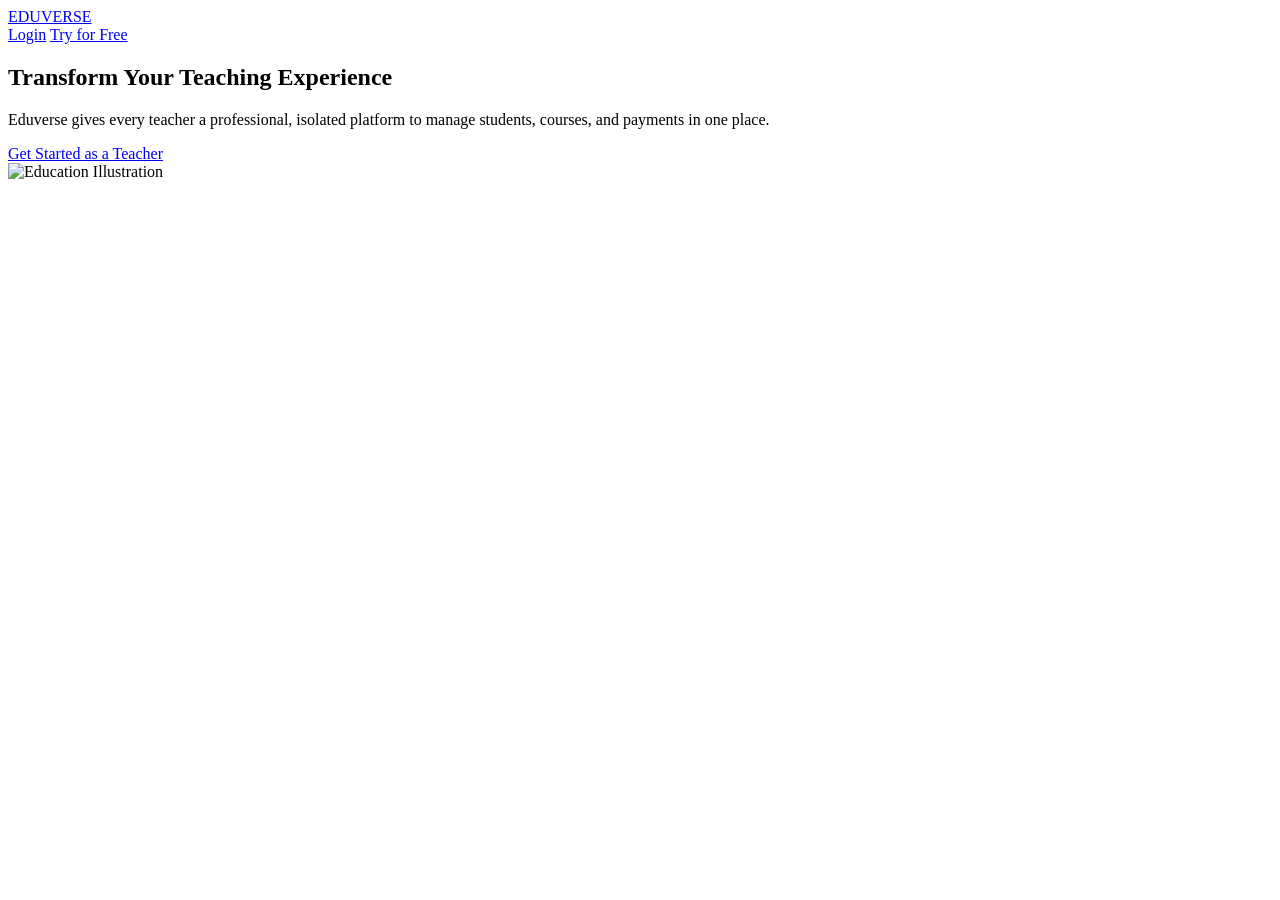
==== eduverse-api/src/main/resources/static/index.html @ 87827ff5 "feat: initial bootstrap of Eduverse modular monolith with multi-tenancy - Set up Maven multi-module " ====
<!DOCTYPE html>
<html lang="en">
<head>
    <meta charset="UTF-8">
    <meta name="viewport" content="width=device-width, initial-scale=1.0">
    <title>Eduverse - Professional Teaching Platform</title>
    <link rel="preconnect" href="https://fonts.googleapis.com">
    <link rel="preconnect" href="https://fonts.gstatic.com" crossorigin>
    <link href="https://fonts.googleapis.com/css2?family=Outfit:wght@400;600;800&display=swap" rel="stylesheet">
    <link rel="stylesheet" href="/css/style.css">
</head>
<body>
    <header>
        <nav>
            <a href="/" class="logo">EDUVERSE</a>
            <div class="nav-links">
                <a href="/login.html" class="btn">Login</a>
                <a href="/register.html" class="btn btn-primary">Try for Free</a>
            </div>
        </nav>
    </header>

    <main>
        <section class="hero">
            <div class="hero-content">
                <h1>Transform Your Teaching Experience</h1>
                <p>Eduverse gives every teacher a professional, isolated platform to manage students, courses, and payments in one place.</p>
                <div class="hero-actions">
                    <a href="/register.html" class="btn btn-primary">Get Started as a Teacher</a>
                </div>
            </div>
            <div class="hero-image">
                <img src="/hero.png" alt="Education Illustration">
            </div>
        </section>
    </main>

    <script src="/js/main.js"></script>
</body>
</html>
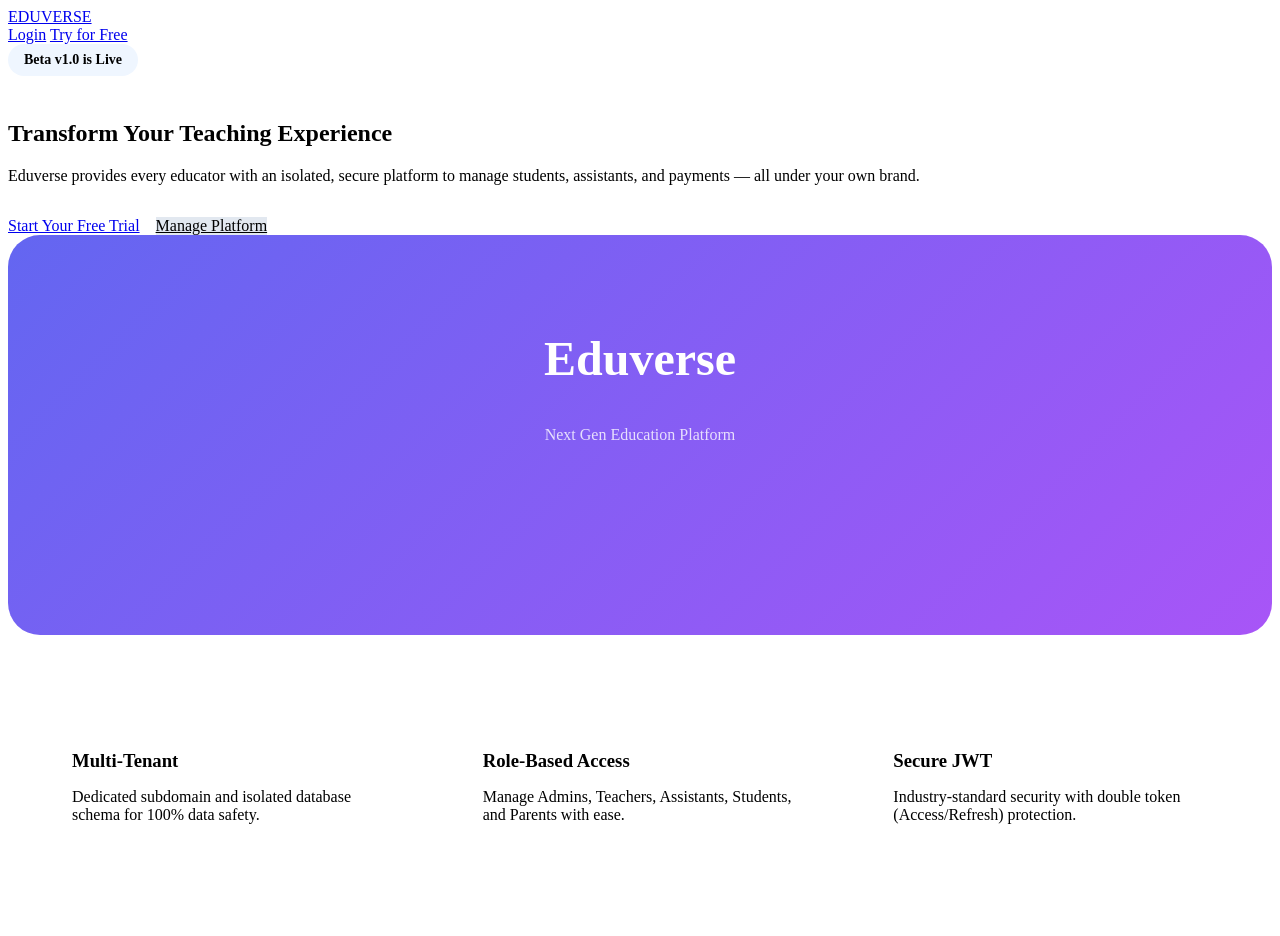
==== commit 87ad2b2c: "feat: implement robust multi-tenant global discovery and SQL Server isolation - Implement Global Use" ====
--- a/eduverse-api/src/main/resources/static/index.html
+++ b/eduverse-api/src/main/resources/static/index.html
@@ -23,14 +23,36 @@
     <main>
         <section class="hero">
             <div class="hero-content">
-                <h1>Transform Your Teaching Experience</h1>
-                <p>Eduverse gives every teacher a professional, isolated platform to manage students, courses, and payments in one place.</p>
-                <div class="hero-actions">
-                    <a href="/register.html" class="btn btn-primary">Get Started as a Teacher</a>
+                <span style="background: #eff6ff; color: var(--primary); padding: 0.5rem 1rem; border-radius: 2rem; font-weight: 600; font-size: 0.875rem; margin-bottom: 1.5rem; display: inline-block;">Beta v1.0 is Live</span>
+                <h1>Transform Your <span style="color: var(--primary);">Teaching</span> Experience</h1>
+                <p>Eduverse provides every educator with an isolated, secure platform to manage students, assistants, and payments — all under your own brand.</p>
+                <div class="hero-actions" style="display: flex; gap: 1rem; margin-top: 2rem;">
+                    <a href="/register.html" class="btn btn-primary">Start Your Free Trial</a>
+                    <a href="/login.html" class="btn" style="background: #e2e8f0; color: var(--text);">Manage Platform</a>
                 </div>
             </div>
             <div class="hero-image">
-                <img src="/hero.png" alt="Education Illustration">
+                <div style="background: linear-gradient(135deg, #6366f1 0%, #a855f7 100%); width: 100%; height: 400px; border-radius: 2rem; display: flex; items-center; justify-content: center; color: white;">
+                    <div style="text-align: center; padding: 2rem;">
+                        <h2 style="font-size: 3rem; margin-top: 4rem;">Eduverse</h2>
+                        <p style="color: rgba(255,255,255,0.8);">Next Gen Education Platform</p>
+                    </div>
+                </div>
+            </div>
+        </section>
+
+        <section class="features" style="max-width: 1200px; margin: 4rem auto; padding: 0 2rem; display: grid; grid-template-columns: repeat(3, 1fr); gap: 2rem;">
+            <div class="feature-card" style="background: white; padding: 2rem; border-radius: 1rem; box-shadow: var(--shadow);">
+                <h3 style="margin-bottom: 1rem; color: var(--primary);">Multi-Tenant</h3>
+                <p style="color: var(--secondary);">Dedicated subdomain and isolated database schema for 100% data safety.</p>
+            </div>
+            <div class="feature-card" style="background: white; padding: 2rem; border-radius: 1rem; box-shadow: var(--shadow);">
+                <h3 style="margin-bottom: 1rem; color: var(--primary);">Role-Based Access</h3>
+                <p style="color: var(--secondary);">Manage Admins, Teachers, Assistants, Students, and Parents with ease.</p>
+            </div>
+            <div class="feature-card" style="background: white; padding: 2rem; border-radius: 1rem; box-shadow: var(--shadow);">
+                <h3 style="margin-bottom: 1rem; color: var(--primary);">Secure JWT</h3>
+                <p style="color: var(--secondary);">Industry-standard security with double token (Access/Refresh) protection.</p>
             </div>
         </section>
     </main>
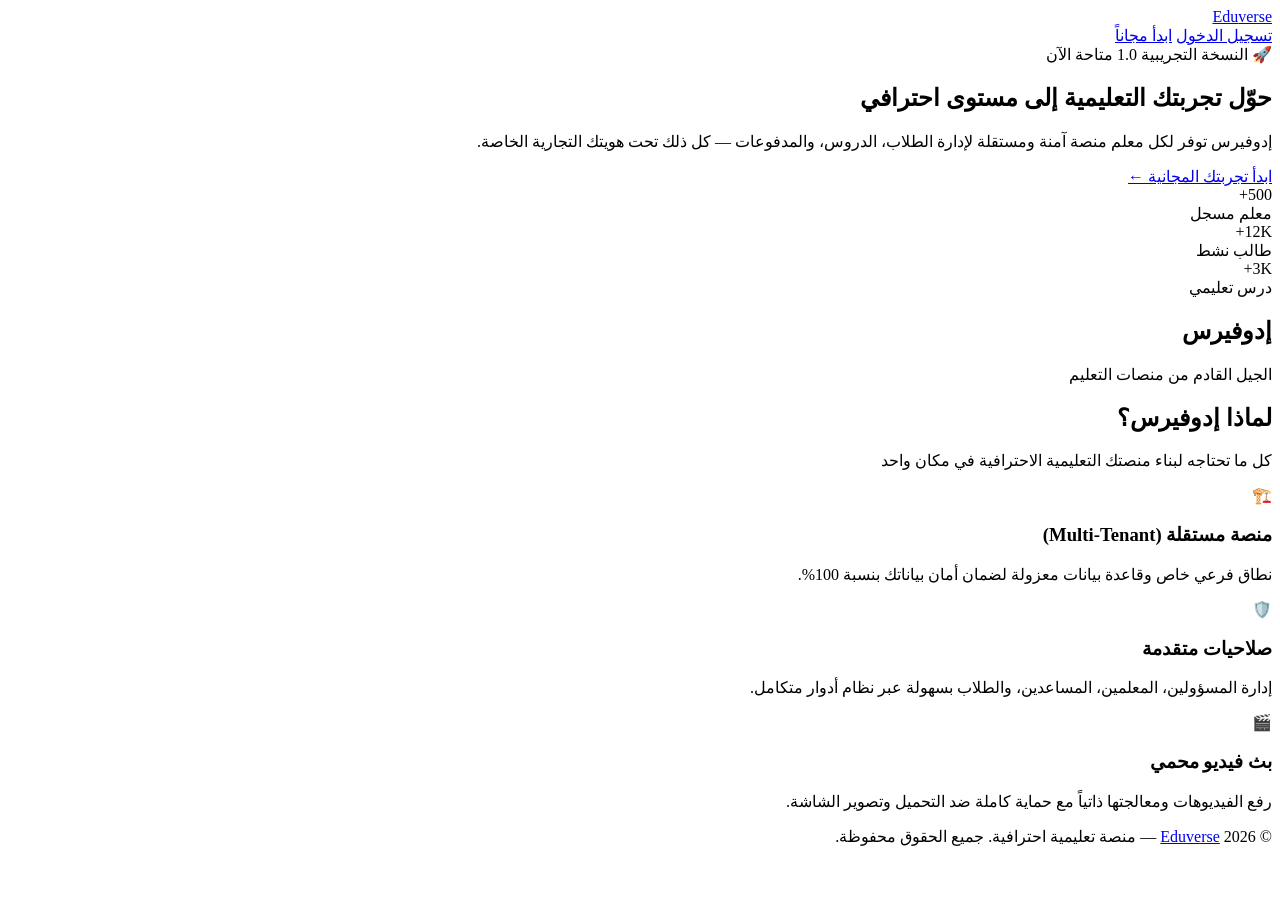
==== commit 08e4f296: "feat: complete premium redesign (LMS style) & self-hosted HLS streaming - Core: Complete CSS overhau" ====
--- a/eduverse-api/src/main/resources/static/index.html
+++ b/eduverse-api/src/main/resources/static/index.html
@@ -1,62 +1,106 @@
 <!DOCTYPE html>
-<html lang="en">
+<html lang="ar" dir="rtl">
 <head>
     <meta charset="UTF-8">
     <meta name="viewport" content="width=device-width, initial-scale=1.0">
-    <title>Eduverse - Professional Teaching Platform</title>
+    <title>إدوفيرس - منصة احترافية لإدارة العملية التعليمية</title>
+    <meta name="description" content="إدوفيرس توفر لكل معلم منصة آمنة ومستقلة لإدارة الطلاب، الدروس، والمدفوعات تحت هويتك التجارية الخاصة.">
     <link rel="preconnect" href="https://fonts.googleapis.com">
     <link rel="preconnect" href="https://fonts.gstatic.com" crossorigin>
-    <link href="https://fonts.googleapis.com/css2?family=Outfit:wght@400;600;800&display=swap" rel="stylesheet">
+    <link href="https://fonts.googleapis.com/css2?family=Cairo:wght@400;600;700;800&display=swap" rel="stylesheet">
     <link rel="stylesheet" href="/css/style.css">
 </head>
 <body>
-    <header>
-        <nav>
-            <a href="/" class="logo">EDUVERSE</a>
-            <div class="nav-links">
-                <a href="/login.html" class="btn">Login</a>
-                <a href="/register.html" class="btn btn-primary">Try for Free</a>
-            </div>
-        </nav>
+    <!-- Header -->
+    <header class="site-header">
+        <div class="container">
+            <a href="/" class="header-logo">
+                Edu<span>verse</span>
+            </a>
+            <nav class="header-nav">
+                <a href="/login.html" class="btn btn-ghost">تسجيل الدخول</a>
+                <a href="/register.html" class="btn btn-primary">ابدأ مجاناً</a>
+            </nav>
+        </div>
     </header>
 
-    <main>
-        <section class="hero">
+    <!-- Hero -->
+    <section class="hero">
+        <div class="container">
             <div class="hero-content">
-                <span style="background: #eff6ff; color: var(--primary); padding: 0.5rem 1rem; border-radius: 2rem; font-weight: 600; font-size: 0.875rem; margin-bottom: 1.5rem; display: inline-block;">Beta v1.0 is Live</span>
-                <h1>Transform Your <span style="color: var(--primary);">Teaching</span> Experience</h1>
-                <p>Eduverse provides every educator with an isolated, secure platform to manage students, assistants, and payments — all under your own brand.</p>
-                <div class="hero-actions" style="display: flex; gap: 1rem; margin-top: 2rem;">
-                    <a href="/register.html" class="btn btn-primary">Start Your Free Trial</a>
-                    <a href="/login.html" class="btn" style="background: #e2e8f0; color: var(--text);">Manage Platform</a>
+                <div class="hero-badge">🚀 النسخة التجريبية 1.0 متاحة الآن</div>
+                <h1 class="hero-title">
+                    حوّل تجربتك
+                    <span class="highlight">التعليمية</span>
+                    إلى مستوى احترافي
+                </h1>
+                <p class="hero-desc">
+                    إدوفيرس توفر لكل معلم منصة آمنة ومستقلة لإدارة الطلاب، الدروس، والمدفوعات — كل ذلك تحت هويتك التجارية الخاصة.
+                </p>
+                <div class="hero-actions">
+                    <a href="/register.html" class="btn btn-primary btn-lg">ابدأ تجربتك المجانية ←</a>
+                    <a href="/login.html" class="btn btn-outline btn-lg" style="border-color: rgba(255,255,255,0.3); color: #fff;">إدارة المنصة</a>
                 </div>
-            </div>
-            <div class="hero-image">
-                <div style="background: linear-gradient(135deg, #6366f1 0%, #a855f7 100%); width: 100%; height: 400px; border-radius: 2rem; display: flex; items-center; justify-content: center; color: white;">
-                    <div style="text-align: center; padding: 2rem;">
-                        <h2 style="font-size: 3rem; margin-top: 4rem;">Eduverse</h2>
-                        <p style="color: rgba(255,255,255,0.8);">Next Gen Education Platform</p>
+                <div class="hero-stats">
+                    <div class="hero-stat">
+                        <div class="number">500+</div>
+                        <div class="label">معلم مسجل</div>
+                    </div>
+                    <div class="hero-stat">
+                        <div class="number">12K+</div>
+                        <div class="label">طالب نشط</div>
+                    </div>
+                    <div class="hero-stat">
+                        <div class="number">3K+</div>
+                        <div class="label">درس تعليمي</div>
                     </div>
                 </div>
             </div>
-        </section>
+            <div class="hero-visual">
+                <div class="hero-illustration">
+                    <div class="inner-text">
+                        <h2>إدوفيرس</h2>
+                        <p>الجيل القادم من منصات التعليم</p>
+                    </div>
+                </div>
+            </div>
+        </div>
+    </section>
 
-        <section class="features" style="max-width: 1200px; margin: 4rem auto; padding: 0 2rem; display: grid; grid-template-columns: repeat(3, 1fr); gap: 2rem;">
-            <div class="feature-card" style="background: white; padding: 2rem; border-radius: 1rem; box-shadow: var(--shadow);">
-                <h3 style="margin-bottom: 1rem; color: var(--primary);">Multi-Tenant</h3>
-                <p style="color: var(--secondary);">Dedicated subdomain and isolated database schema for 100% data safety.</p>
+    <!-- Features -->
+    <section class="features-section">
+        <div class="container">
+            <div class="section-header">
+                <h2>لماذا إدوفيرس؟</h2>
+                <p>كل ما تحتاجه لبناء منصتك التعليمية الاحترافية في مكان واحد</p>
             </div>
-            <div class="feature-card" style="background: white; padding: 2rem; border-radius: 1rem; box-shadow: var(--shadow);">
-                <h3 style="margin-bottom: 1rem; color: var(--primary);">Role-Based Access</h3>
-                <p style="color: var(--secondary);">Manage Admins, Teachers, Assistants, Students, and Parents with ease.</p>
+            <div class="features-grid">
+                <div class="feature-card">
+                    <div class="feature-icon" style="background: var(--primary-light); color: var(--primary);">🏗️</div>
+                    <h3>منصة مستقلة (Multi-Tenant)</h3>
+                    <p>نطاق فرعي خاص وقاعدة بيانات معزولة لضمان أمان بياناتك بنسبة 100%.</p>
+                </div>
+                <div class="feature-card">
+                    <div class="feature-icon" style="background: var(--secondary-light); color: var(--secondary);">🛡️</div>
+                    <h3>صلاحيات متقدمة</h3>
+                    <p>إدارة المسؤولين، المعلمين، المساعدين، والطلاب بسهولة عبر نظام أدوار متكامل.</p>
+                </div>
+                <div class="feature-card">
+                    <div class="feature-icon" style="background: var(--accent-light); color: var(--accent);">🎬</div>
+                    <h3>بث فيديو محمي</h3>
+                    <p>رفع الفيديوهات ومعالجتها ذاتياً مع حماية كاملة ضد التحميل وتصوير الشاشة.</p>
+                </div>
             </div>
-            <div class="feature-card" style="background: white; padding: 2rem; border-radius: 1rem; box-shadow: var(--shadow);">
-                <h3 style="margin-bottom: 1rem; color: var(--primary);">Secure JWT</h3>
-                <p style="color: var(--secondary);">Industry-standard security with double token (Access/Refresh) protection.</p>
-            </div>
-        </section>
-    </main>
+        </div>
+    </section>
 
-    <script src="/js/main.js"></script>
+    <!-- Footer -->
+    <footer class="site-footer">
+        <div class="container">
+            <p>© 2026 <a href="/">Eduverse</a> — منصة تعليمية احترافية. جميع الحقوق محفوظة.</p>
+        </div>
+    </footer>
+
+    <script src="/js/main.js?v=5"></script>
 </body>
 </html>
